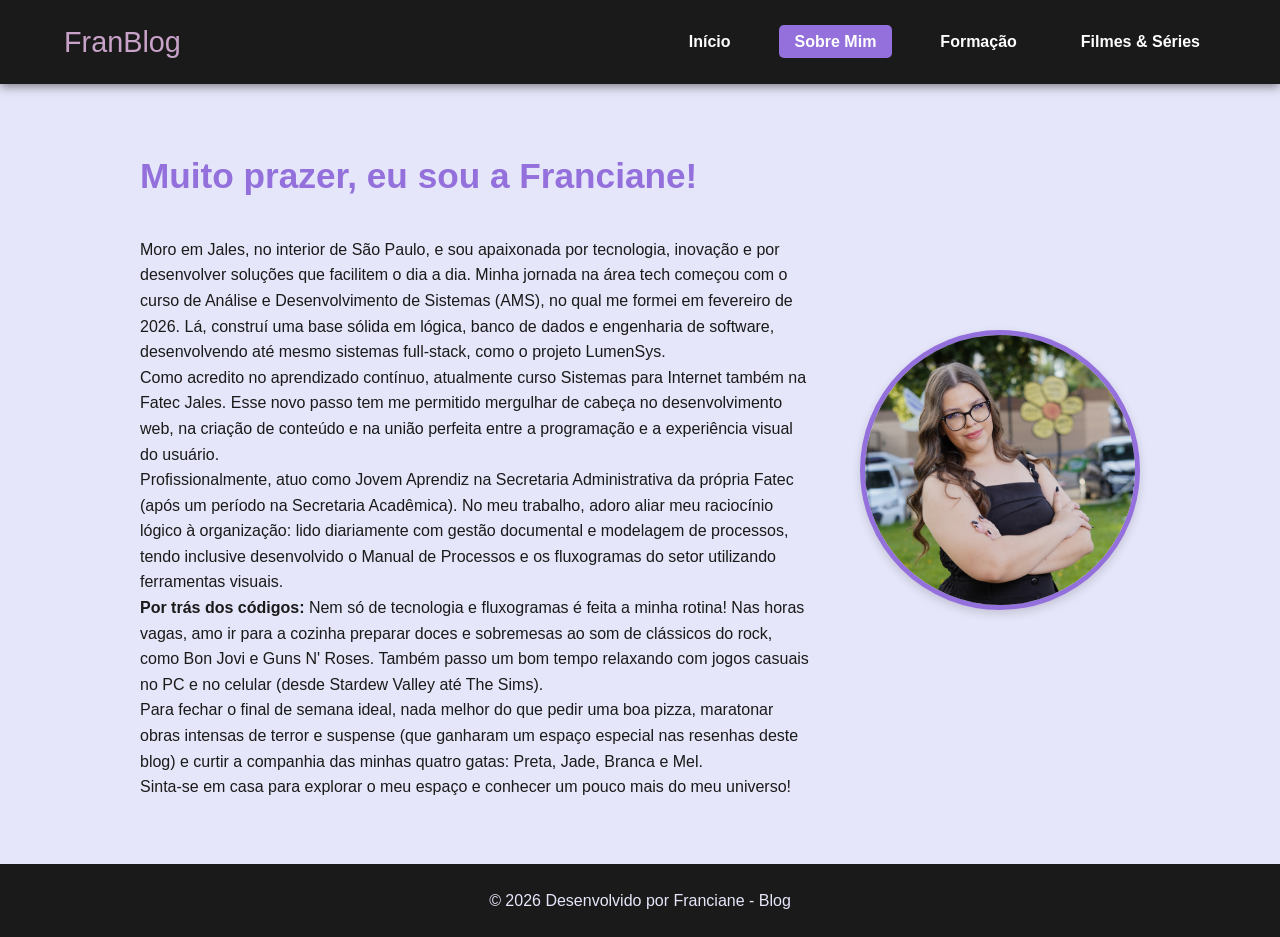
==== blog/sobre.html @ e5ea181d "feat: add "Sobre Mim" page to the blog with personal introduction and background" ====
<!DOCTYPE html>
<html lang="pt-BR">

<head>
    <meta charset="UTF-8">
    <meta name="viewport" content="width=device-width, initial-scale=1.0">
    <title>Sobre Mim | Blog da Franciane</title>
    <link rel="stylesheet" href="style.css">
</head>

<body>
    <header>
        <nav class="navbar">
            <a href="index.html" class="logo">FranBlog</a>
            <ul class="nav-links">
                <li><a href="index.html">Início</a></li>
                <li><a href="sobre.html" class="ativo">Sobre Mim</a></li>
                <li><a href="formacao.html">Formação</a></li>
                <li><a href="filmes.html">Filmes & Séries</a></li>
            </ul>
        </nav>
    </header>

    <main>
        <section class="secao destaque">
            <div class="conteudo-apresentacao">
                <div class="texto-apresentacao">
                    <h2>Muito prazer, eu sou a Franciane!</h2>

                    <p>Moro em Jales, no interior de São Paulo, e sou apaixonada por tecnologia, inovação e por
                        desenvolver soluções que facilitem o dia a dia. Minha jornada na área tech começou com o curso
                        de Análise e Desenvolvimento de Sistemas (AMS), no qual me formei em fevereiro de 2026. Lá,
                        construí uma base sólida em lógica, banco de dados e engenharia de software, desenvolvendo até
                        mesmo sistemas full-stack, como o projeto LumenSys.</p>

                    <p>Como acredito no aprendizado contínuo, atualmente curso Sistemas para Internet também na Fatec
                        Jales. Esse novo passo tem me permitido mergulhar de cabeça no desenvolvimento web, na criação
                        de conteúdo e na união perfeita entre a programação e a experiência visual do usuário.</p>

                    <p>Profissionalmente, atuo como Jovem Aprendiz na Secretaria Administrativa da própria Fatec (após
                        um período na Secretaria Acadêmica). No meu trabalho, adoro aliar meu raciocínio lógico à
                        organização: lido diariamente com gestão documental e modelagem de processos, tendo inclusive
                        desenvolvido o Manual de Processos e os fluxogramas do setor utilizando ferramentas visuais.</p>

                    <p><strong>Por trás dos códigos:</strong> Nem só de tecnologia e fluxogramas é feita a minha rotina!
                        Nas horas vagas, amo ir para a cozinha preparar doces e sobremesas ao som de clássicos do rock,
                        como Bon Jovi e Guns N' Roses. Também passo um bom tempo relaxando com jogos casuais no PC e no
                        celular (desde Stardew Valley até The Sims).</p>

                    <p>Para fechar o final de semana ideal, nada melhor do que pedir uma boa pizza, maratonar obras
                        intensas de terror e suspense (que ganharam um espaço especial nas resenhas deste blog) e curtir
                        a companhia das minhas quatro gatas: Preta, Jade, Branca e Mel.</p>

                    <p>Sinta-se em casa para explorar o meu espaço e conhecer um pouco mais do meu universo!</p>
                </div>
                <div class="foto-apresentacao">
                    <img src="imagens/0012.jpg" alt="Foto de perfil da Franciane">
                </div>
            </div>
        </section>
    </main>

    <footer>
        <p>&copy; 2026 Desenvolvido por Franciane - Blog</p>
    </footer>
</body>

</html>
---- blog/style.css ----
:root {
    --lilas-claro: #E6E6FA;
    --lilas-medio: #C8A2C8;
    --lilas-escuro: #9370DB;
    --branco: #FFFFFF;
    --preto: #1A1A1A;
}

* {
    margin: 0;
    padding: 0;
    box-sizing: border-box;
    font-family: 'Segoe UI', Tahoma, Geneva, Verdana, sans-serif;
}

body {
    background-color: var(--branco);
    color: var(--preto);
    line-height: 1.6;
    display: flex;
    flex-direction: column;
    min-height: 100vh;
}

header {
    background-color: var(--preto);
    position: sticky;
    top: 0;
    z-index: 100;
    box-shadow: 0 2px 10px rgba(0,0,0,0.5);
}

.navbar {
    display: flex;
    justify-content: space-between;
    align-items: center;
    padding: 1.2rem 5%;
}

.logo {
    color: var(--lilas-medio);
    font-size: 1.8rem;
    text-decoration: none;
}

.nav-links {
    list-style: none;
    display: flex;
    gap: 2rem;
}

.nav-links a {
    color: var(--branco);
    text-decoration: none;
    font-weight: bold;
    padding: 0.5rem 1rem;
    border-radius: 5px;
    transition: all 0.3s ease;
}

.nav-links a:hover, .nav-links a.ativo {
    background-color: var(--lilas-escuro);
    color: var(--branco);
}

main {
    flex: 1;
}

.secao {
    padding: 4rem 5%;
    text-align: center;
}

.secao h2 {
    color: var(--lilas-escuro);
    margin-bottom: 2rem;
    font-size: 2.2rem;
}

.destaque { background-color: var(--lilas-claro); }
.destaque-invertido { background-color: var(--preto); color: var(--branco); }
.destaque-invertido h2 { color: var(--lilas-medio); }

.subtitulo {
    margin-bottom: 3rem; 
    font-style: italic;
    font-size: 1.1rem;
    color: inherit;
}

.cards-container {
    display: flex;
    justify-content: center;
    gap: 2rem;
    flex-wrap: wrap;
}

.card, .card-resenha {
    background-color: var(--branco);
    color: var(--preto);
    padding: 2rem;
    border-radius: 10px;
    width: 100%;
    max-width: 350px;
    border-top: 5px solid var(--lilas-escuro);
    text-align: left;
    transition: transform 0.3s ease, box-shadow 0.3s ease;
}

.card:hover, .card-resenha:hover {
    transform: translateY(-10px);
    box-shadow: 0 10px 20px rgba(147, 112, 219, 0.4);
}

.imagem-filme {
    width: 100%;
    height: 400px;
    object-fit: cover;
    border-radius: 5px;
    margin-bottom: 1rem;
}

.btn {
    display: inline-block;
    margin-top: 1rem;
    padding: 0.6rem 1.5rem;
    background-color: var(--lilas-escuro);
    color: var(--branco);
    text-decoration: none;
    font-weight: bold;
    border-radius: 5px;
    transition: background 0.3s, transform 0.2s;
}

.btn:hover {
    background-color: var(--preto);
    transform: scale(1.05);
}

.conteudo-apresentacao {
    display: flex;
    align-items: center;
    justify-content: space-between;
    gap: 3rem;
    max-width: 1000px;
    margin: 0 auto;
}

.texto-apresentacao { flex: 1; text-align: left; }
.texto-apresentacao h2 { text-align: left; }

.foto-apresentacao img {
    width: 280px;
    height: 280px;
    border-radius: 50%;
    object-fit: cover;
    object-position: top;
    border: 5px solid var(--lilas-escuro);
    box-shadow: 0 4px 10px rgba(0,0,0,0.15);
}

footer {
    background-color: var(--preto);
    color: var(--lilas-claro);
    text-align: center;
    padding: 1.5rem;
}

@media (max-width: 768px) {
    .conteudo-apresentacao { flex-direction: column-reverse; gap: 2rem; }
    .texto-apresentacao, .texto-apresentacao h2 { text-align: center; }
    .nav-links { flex-direction: column; gap: 0.5rem; text-align: center; }
    .navbar { flex-direction: column; gap: 1rem; }
}
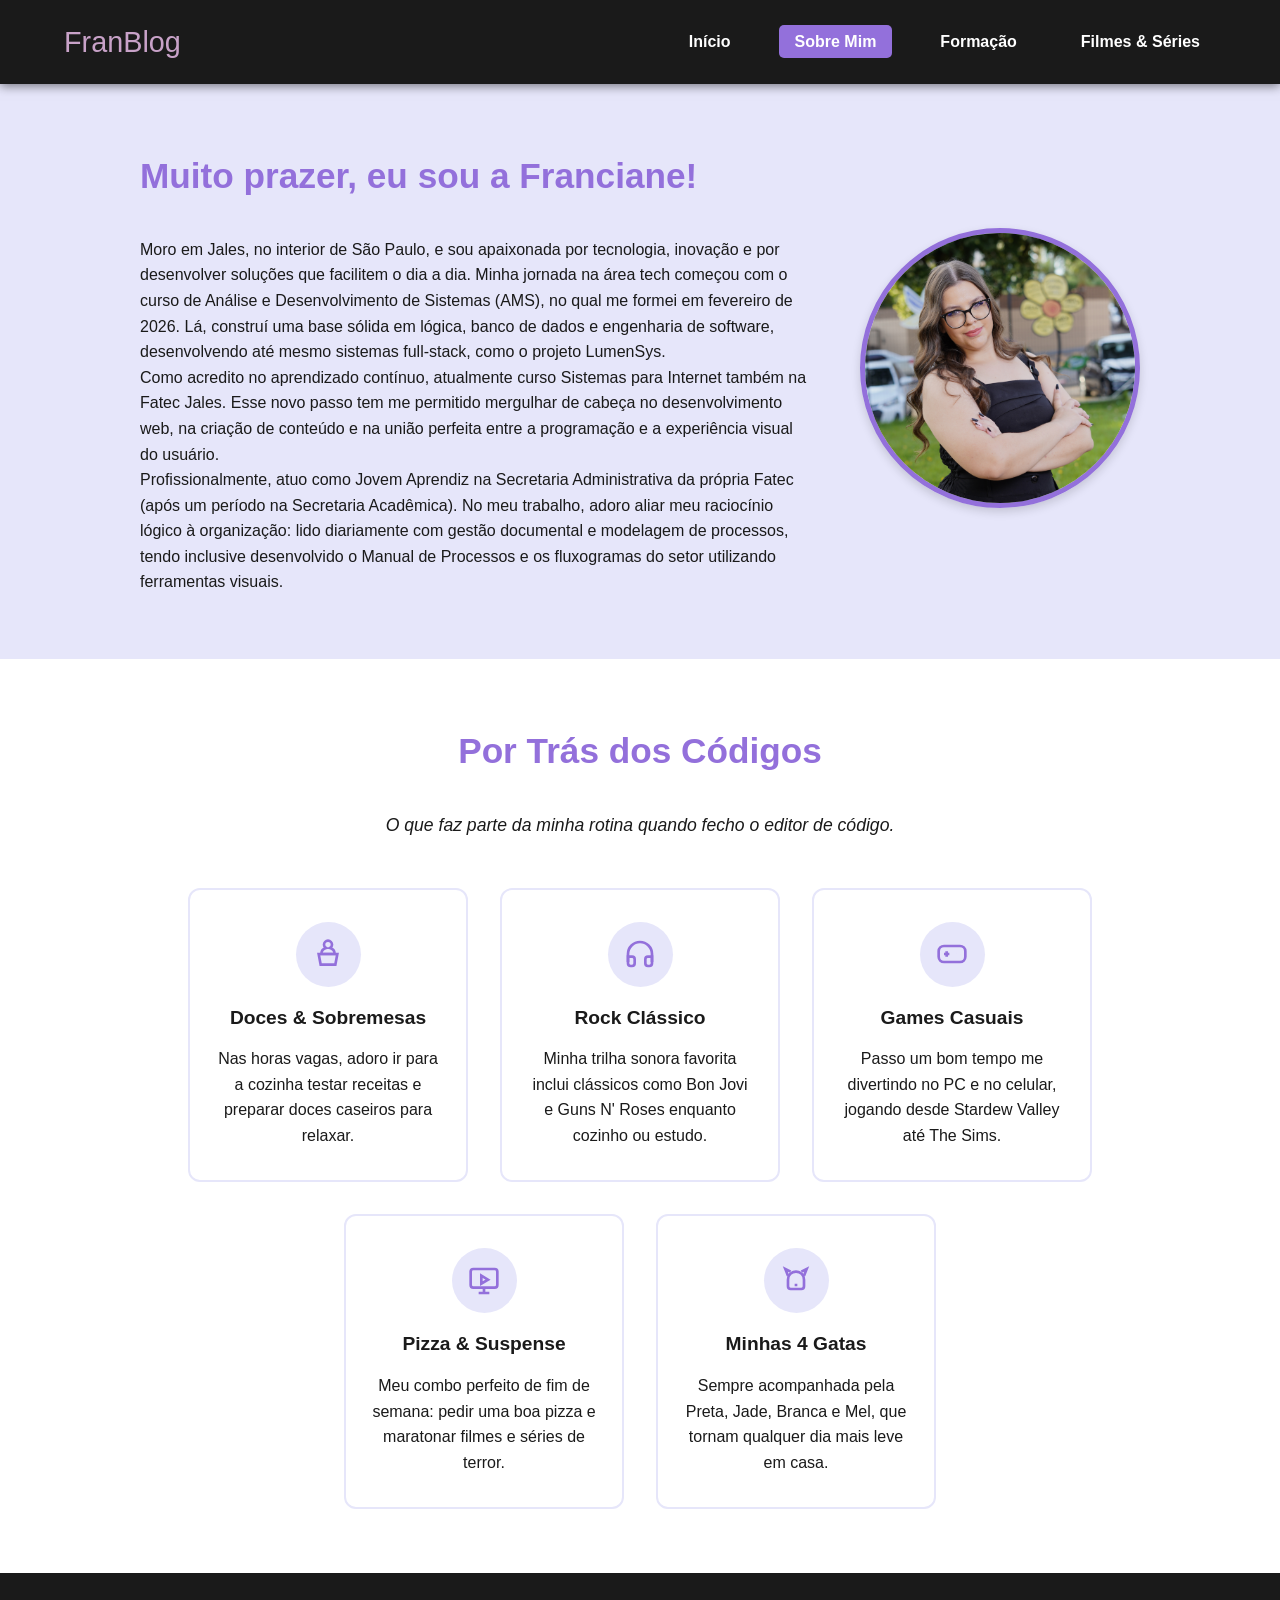
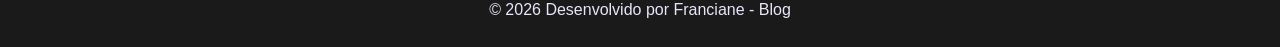
==== commit 2789542f: "feat: enhance "Sobre Mim" page with hobby cards and styling" ====
--- a/blog/sobre.html
+++ b/blog/sobre.html
@@ -22,6 +22,7 @@
     </header>
 
     <main>
+        <!-- Seção 1: Trajetória Profissional e Acadêmica -->
         <section class="secao destaque">
             <div class="conteudo-apresentacao">
                 <div class="texto-apresentacao">
@@ -41,20 +42,84 @@
                         um período na Secretaria Acadêmica). No meu trabalho, adoro aliar meu raciocínio lógico à
                         organização: lido diariamente com gestão documental e modelagem de processos, tendo inclusive
                         desenvolvido o Manual de Processos e os fluxogramas do setor utilizando ferramentas visuais.</p>
+                </div>
 
-                    <p><strong>Por trás dos códigos:</strong> Nem só de tecnologia e fluxogramas é feita a minha rotina!
-                        Nas horas vagas, amo ir para a cozinha preparar doces e sobremesas ao som de clássicos do rock,
-                        como Bon Jovi e Guns N' Roses. Também passo um bom tempo relaxando com jogos casuais no PC e no
-                        celular (desde Stardew Valley até The Sims).</p>
-
-                    <p>Para fechar o final de semana ideal, nada melhor do que pedir uma boa pizza, maratonar obras
-                        intensas de terror e suspense (que ganharam um espaço especial nas resenhas deste blog) e curtir
-                        a companhia das minhas quatro gatas: Preta, Jade, Branca e Mel.</p>
-
-                    <p>Sinta-se em casa para explorar o meu espaço e conhecer um pouco mais do meu universo!</p>
-                </div>
                 <div class="foto-apresentacao">
                     <img src="imagens/0012.jpg" alt="Foto de perfil da Franciane">
+                </div>
+            </div>
+        </section>
+
+        <!-- Seção 2: Hobbies Ilustrados (Por trás dos códigos) -->
+        <section class="secao">
+            <h2>Por Trás dos Códigos</h2>
+            <p class="subtitulo">O que faz parte da minha rotina quando fecho o editor de código.</p>
+
+            <div class="cards-container">
+                <!-- Card 1: Confeitaria -->
+                <div class="card-hobby">
+                    <div class="icone-hobby">
+                        <svg viewBox="0 0 24 24" fill="none" stroke="currentColor" stroke-width="2">
+                            <path
+                                d="M12 2a3 3 0 0 0-3 3c0 1.1.6 2 1.5 2.5C8.5 8 7 9.8 7 12h10c0-2.2-1.5-4-3.5-4.5.9-.5 1.5-1.4 1.5-2.5a3 3 0 0 0-3-3z" />
+                            <path d="M5 12h14l-1.5 8h-11L5 12z" />
+                        </svg>
+                    </div>
+                    <h3>Doces & Sobremesas</h3>
+                    <p>Nas horas vagas, adoro ir para a cozinha testar receitas e preparar doces caseiros para relaxar.
+                    </p>
+                </div>
+
+                <!-- Card 2: Rock Clássico -->
+                <div class="card-hobby">
+                    <div class="icone-hobby">
+                        <svg viewBox="0 0 24 24" fill="none" stroke="currentColor" stroke-width="2">
+                            <path d="M3 18v-6a9 9 0 0 1 18 0v6" />
+                            <path
+                                d="M21 19a2 2 0 0 1-2 2h-1a2 2 0 0 1-2-2v-3a2 2 0 0 1 2-2h3zM3 19a2 2 0 0 0 2 2h1a2 2 0 0 0 2-2v-3a2 2 0 0 0-2-2H3z" />
+                        </svg>
+                    </div>
+                    <h3>Rock Clássico</h3>
+                    <p>Minha trilha sonora favorita inclui clássicos como Bon Jovi e Guns N' Roses enquanto cozinho ou
+                        estudo.</p>
+                </div>
+
+                <!-- Card 3: Games -->
+                <div class="card-hobby">
+                    <div class="icone-hobby">
+                        <svg viewBox="0 0 24 24" fill="none" stroke="currentColor" stroke-width="2">
+                            <rect x="2" y="6" width="20" height="12" rx="4" />
+                            <path d="M6 12h4M8 10v4M15 11h.01M18 13h.01" />
+                        </svg>
+                    </div>
+                    <h3>Games Casuais</h3>
+                    <p>Passo um bom tempo me divertindo no PC e no celular, jogando desde Stardew Valley até The Sims.
+                    </p>
+                </div>
+
+                <!-- Card 4: Pizza e Terror -->
+                <div class="card-hobby">
+                    <div class="icone-hobby">
+                        <svg viewBox="0 0 24 24" fill="none" stroke="currentColor" stroke-width="2">
+                            <rect x="2" y="3" width="20" height="14" rx="2" />
+                            <path d="M8 21h8M12 17v4M10 8l5 3-5 3V8z" />
+                        </svg>
+                    </div>
+                    <h3>Pizza & Suspense</h3>
+                    <p>Meu combo perfeito de fim de semana: pedir uma boa pizza e maratonar filmes e séries de terror.
+                    </p>
+                </div>
+
+                <!-- Card 5: Gatas -->
+                <div class="card-hobby">
+                    <div class="icone-hobby">
+                        <svg viewBox="0 0 24 24" fill="none" stroke="currentColor" stroke-width="2">
+                            <path d="M12 5c-3.5 0-6 2.5-6 6v5a2 2 0 0 0 2 2h8a2 2 0 0 0 2-2v-5c0-3.5-2.5-6-6-6z" />
+                            <path d="M6 8L4 3l4 2M18 8l2-5-4 2M9 12h.01M15 12h.01M11 15h2" />
+                        </svg>
+                    </div>
+                    <h3>Minhas 4 Gatas</h3>
+                    <p>Sempre acompanhada pela Preta, Jade, Branca e Mel, que tornam qualquer dia mais leve em casa.</p>
                 </div>
             </div>
         </section>
--- a/blog/style.css
+++ b/blog/style.css
@@ -167,6 +167,46 @@
     padding: 1.5rem;
 }
 
+.card-hobby {
+    background-color: var(--branco);
+    color: var(--preto);
+    padding: 2rem 1.5rem;
+    border-radius: 12px;
+    width: 100%;
+    max-width: 280px;
+    border: 2px solid var(--lilas-claro);
+    text-align: center;
+    transition: transform 0.3s ease, border-color 0.3s ease;
+}
+
+.card-hobby:hover {
+    transform: translateY(-8px);
+    border-color: var(--lilas-escuro);
+}
+
+.icone-hobby {
+    width: 65px;
+    height: 65px;
+    background-color: var(--lilas-claro);
+    color: var(--lilas-escuro);
+    border-radius: 50%;
+    display: flex;
+    align-items: center;
+    justify-content: center;
+    margin: 0 auto 1rem auto;
+}
+
+.icone-hobby svg {
+    width: 32px;
+    height: 32px;
+}
+
+.card-hobby h3 {
+    margin-bottom: 0.8rem;
+    color: var(--preto);
+    font-size: 1.2rem;
+}
+
 @media (max-width: 768px) {
     .conteudo-apresentacao { flex-direction: column-reverse; gap: 2rem; }
     .texto-apresentacao, .texto-apresentacao h2 { text-align: center; }
